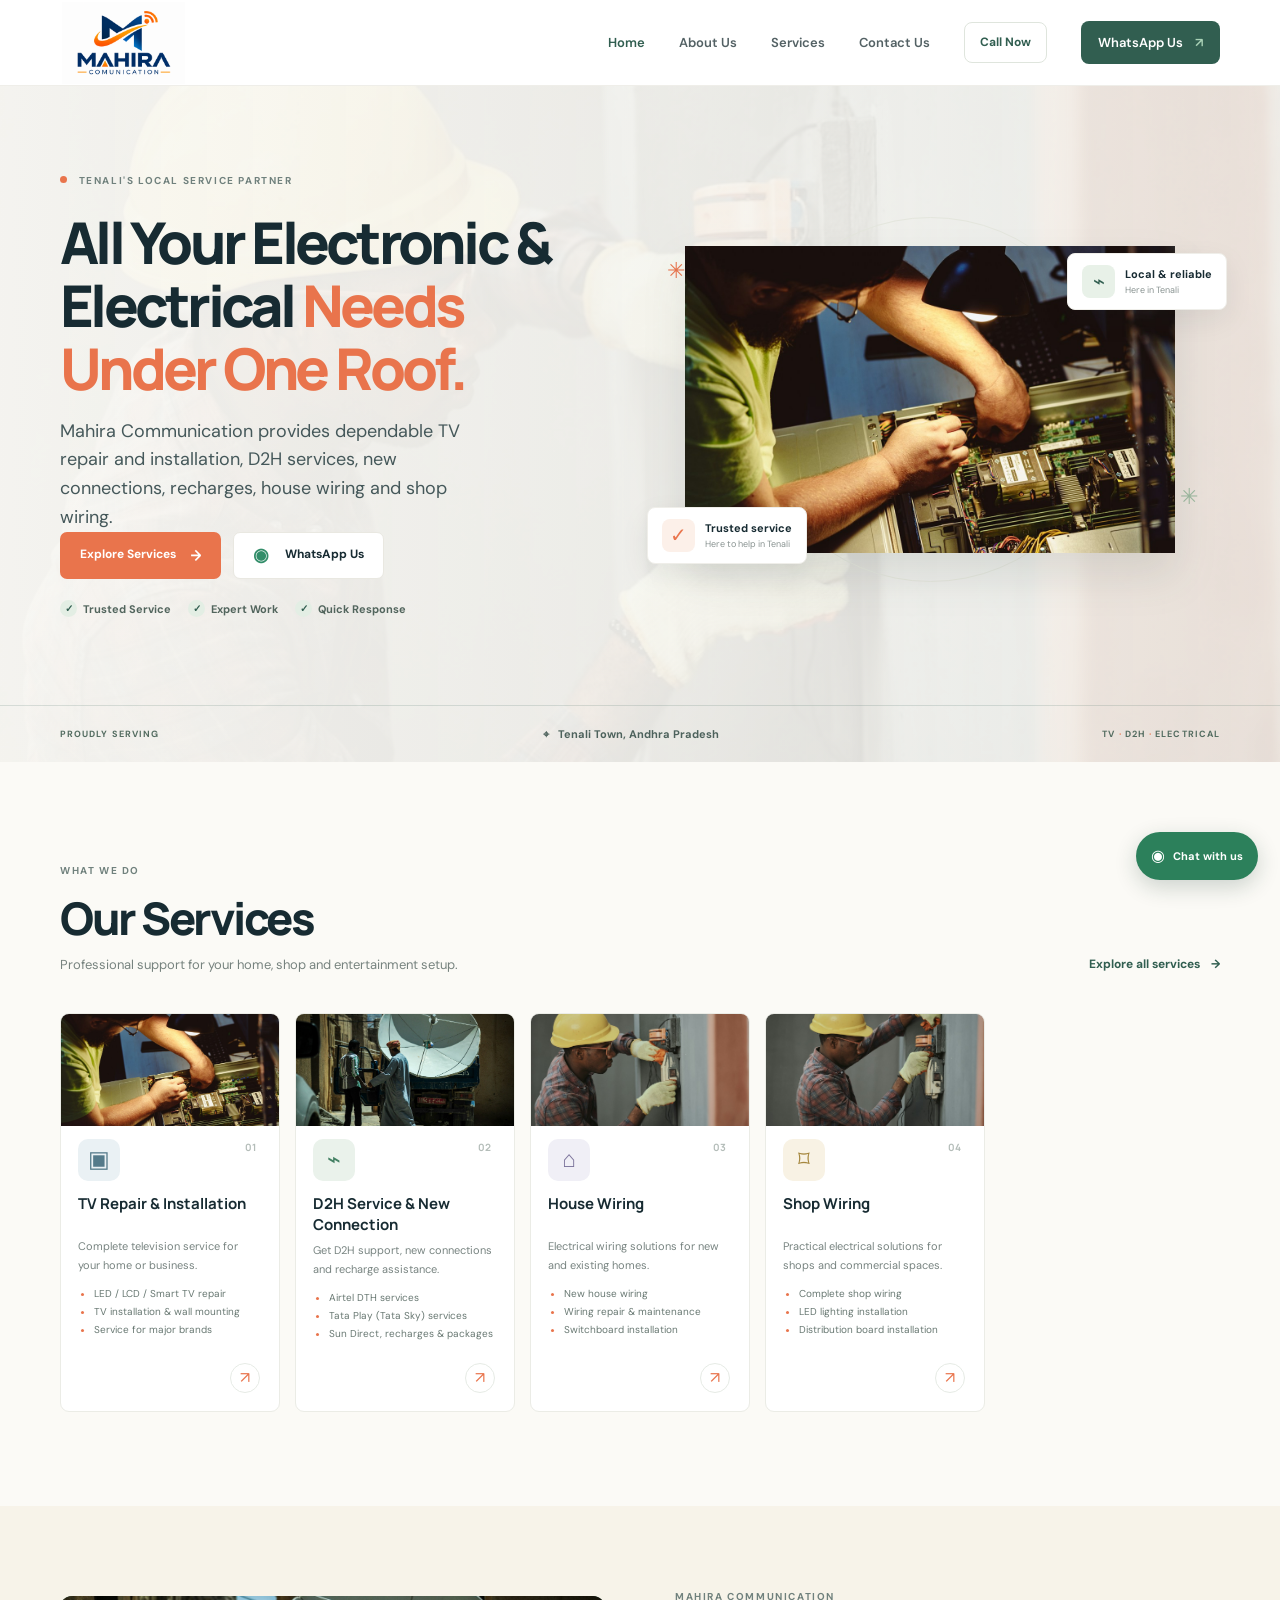
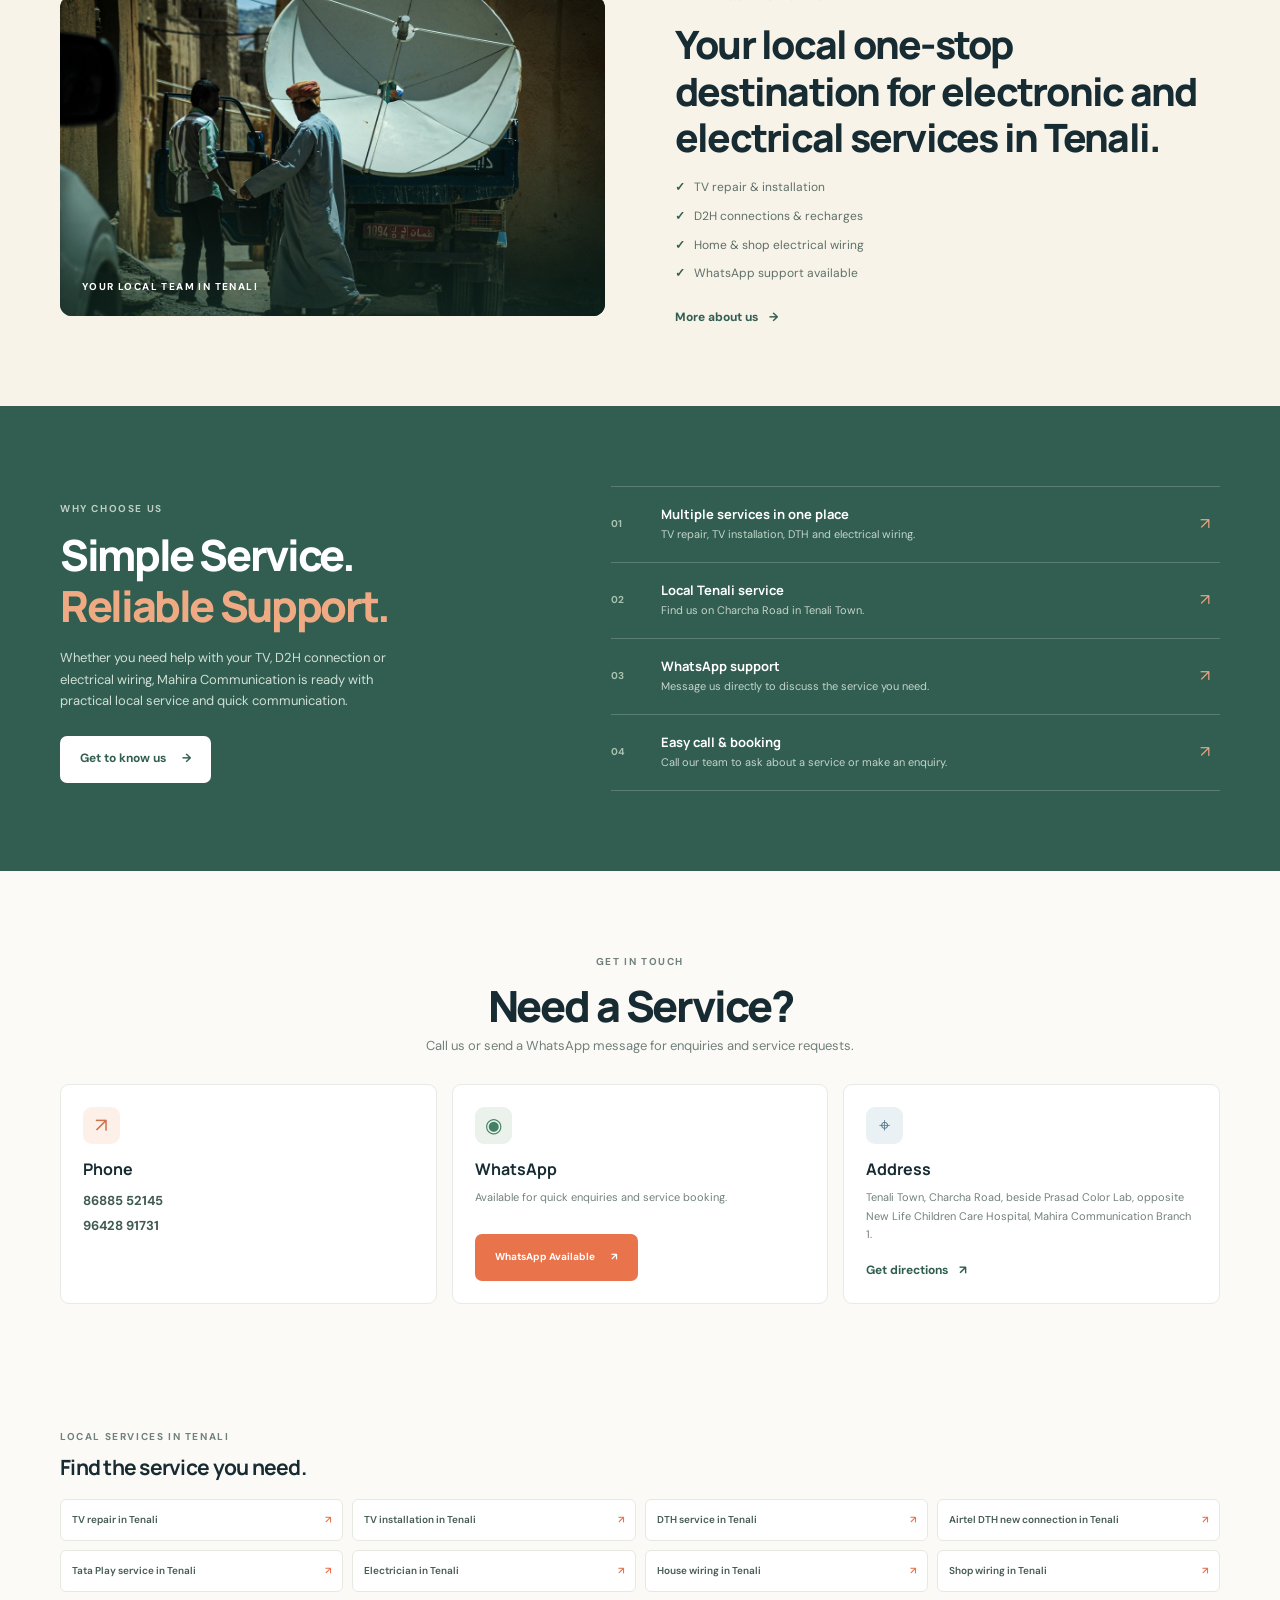
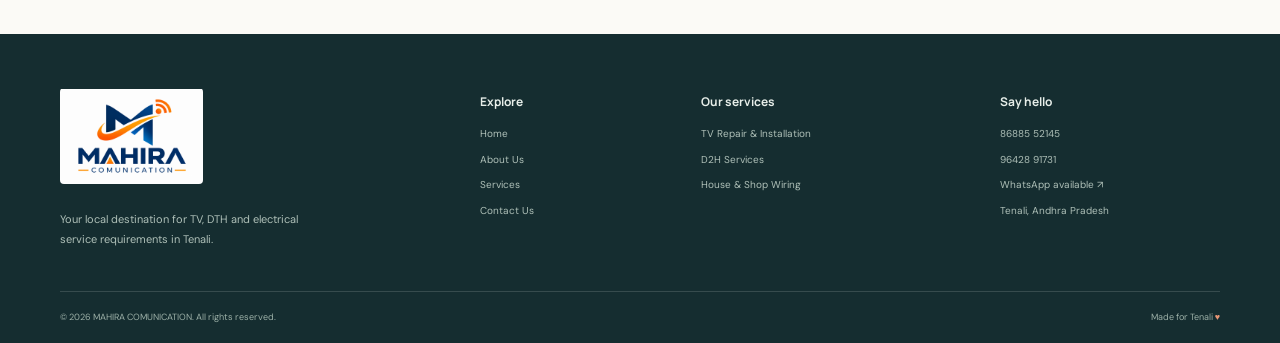
==== index.html @ 8d6451bc "Add MAHIRA COMUNICATION website" ====
<!doctype html>
<html lang="en">
<head>
  <meta charset="utf-8">
  <meta name="viewport" content="width=device-width, initial-scale=1">
  <title>TV Repair in Tenali &amp; Electrical Services | MAHIRA COMUNICATION</title>
  <meta name="description" content="Looking for TV repair in Tenali, TV installation, DTH service or an electrician? MAHIRA COMUNICATION also offers Airtel DTH and Tata Play support, house wiring and shop wiring.">
  <link rel="preconnect" href="https://fonts.googleapis.com">
  <link rel="preconnect" href="https://fonts.gstatic.com" crossorigin>
  <link href="https://fonts.googleapis.com/css2?family=DM+Sans:wght@400;500;600;700&family=Manrope:wght@400;500;600;700;800&display=swap" rel="stylesheet">
  <link rel="stylesheet" href="styles.css">
  <script src="script.js" defer></script>
</head>
<body class="home-page">
  <header class="site-header">
    <div class="container header-inner">
      <a class="brand" href="index.html" aria-label="MAHIRA COMUNICATION home"><img class="brand-logo" src="images/logo.png" alt="MAHIRA COMUNICATION"></a>
      <button class="menu-toggle" type="button" aria-expanded="false" aria-controls="primary-nav" aria-label="Open navigation"><span></span><span></span></button>
      <nav class="primary-nav" id="primary-nav" aria-label="Main navigation">
        <a class="active" aria-current="page" href="index.html">Home</a><a href="about.html">About Us</a><a href="services.html">Services</a><a href="contact.html">Contact Us</a>
        <a class="nav-call" href="tel:+918688552145">Call Now</a><a class="nav-whatsapp" href="https://wa.me/918688552145" target="_blank" rel="noopener noreferrer">WhatsApp Us <span>↗</span></a>
      </nav>
    </div>
  </header>
  <main>
    <section class="hero">
      <div class="container hero-grid">
        <div class="hero-copy">
          <div class="eyebrow"><span class="eyebrow-dot"></span> TENALI'S LOCAL SERVICE PARTNER</div>
          <h1>All Your Electronic &amp; Electrical <span>Needs Under One Roof.</span></h1>
          <p class="hero-lead">Mahira Communication provides dependable TV repair and installation, D2H services, new connections, recharges, house wiring and shop wiring.</p>
          <div class="button-row"><a class="button button-primary" href="#services">Explore Services <span class="button-icon">↘</span></a><a class="button button-light" href="https://wa.me/918688552145" target="_blank" rel="noopener noreferrer"><span class="whatsapp-glyph">◉</span> WhatsApp Us</a></div>
          <div class="hero-trust-points"><span><b>✓</b> Trusted Service</span><span><b>✓</b> Expert Work</span><span><b>✓</b> Quick Response</span></div>
        </div>
        <div class="hero-visual">
          <div class="visual-orbit orbit-one"></div><div class="visual-orbit orbit-two"></div>
          <div class="visual-tag tag-top"><span class="tag-icon">⌁</span><span><b>Local &amp; reliable</b><small>Here in Tenali</small></span></div>
          <img src="images/electronics-technician.jpg" alt="Adult male technician repairing electronic equipment" fetchpriority="high">
          <div class="visual-tag tag-bottom"><span class="tag-icon tag-orange">✓</span><span><b>Trusted service</b><small>Here to help in Tenali</small></span></div>
          <span class="visual-spark spark-one">✳</span><span class="visual-spark spark-two">✳</span>
        </div>
      </div>
      <div class="hero-bottom"><div class="container hero-bottom-inner"><span>PROUDLY SERVING</span><span class="hero-location">⌖ &nbsp; Tenali Town, Andhra Pradesh</span><span>TV <i>·</i> D2H <i>·</i> ELECTRICAL</span></div></div>
    </section>
    <section class="section services-preview" id="services">
      <div class="container">
        <div class="section-heading"><div><span class="eyebrow">WHAT WE DO</span><h2>Our Services</h2><p class="home-section-lead">Professional support for your home, shop and entertainment setup.</p></div><a class="text-link" href="services.html">Explore all services <span>→</span></a></div>
        <div class="service-grid">
          <article class="service-card"><img class="service-image" src="images/electronics-technician.jpg" alt="Adult male technician repairing electronic equipment"><span class="service-icon icon-blue">▣</span><span class="card-number">01</span><h3>TV Repair &amp; Installation</h3><p>Complete television service for your home or business.</p><ul class="service-card-list"><li>LED / LCD / Smart TV repair</li><li>TV installation &amp; wall mounting</li><li>Service for major brands</li></ul><a class="card-arrow" href="services.html#tv-repair" aria-label="Explore TV repair and installation services">↗</a></article>
          <article class="service-card"><img class="service-image" src="images/dth-technicians.jpg" alt="Two men handling a satellite dish"><span class="service-icon icon-green">⌁</span><span class="card-number">02</span><h3>D2H Service &amp; New Connection</h3><p>Get D2H support, new connections and recharge assistance.</p><ul class="service-card-list"><li>Airtel DTH services</li><li>Tata Play (Tata Sky) services</li><li>Sun Direct, recharges &amp; packages</li></ul><a class="card-arrow" href="services.html#d2h" aria-label="Explore D2H services">↗</a></article>
          <article class="service-card"><img class="service-image" src="images/house-wiring.jpg" alt="Electrician working on a home electrical panel"><span class="service-icon icon-purple">⌂</span><span class="card-number">03</span><h3>House Wiring</h3><p>Electrical wiring solutions for new and existing homes.</p><ul class="service-card-list"><li>New house wiring</li><li>Wiring repair &amp; maintenance</li><li>Switchboard installation</li></ul><a class="card-arrow" href="services.html#wiring" aria-label="Explore house wiring services">↗</a></article>
          <article class="service-card"><img class="service-image" src="images/shop-wiring.jpg" alt="Electrician working on an electrical control panel"><span class="service-icon icon-yellow">⌑</span><span class="card-number">04</span><h3>Shop Wiring</h3><p>Practical electrical solutions for shops and commercial spaces.</p><ul class="service-card-list"><li>Complete shop wiring</li><li>LED lighting installation</li><li>Distribution board installation</li></ul><a class="card-arrow" href="services.html#shop-wiring" aria-label="Explore shop wiring services">↗</a></article>
        </div>
      </div>
    </section>
    <section class="home-about-section"><div class="container home-about-grid"><div class="home-about-photo"><img src="images/dth-technicians.jpg" alt="Two men handling a satellite dish"><span>YOUR LOCAL TEAM IN TENALI</span></div><div class="home-about-copy"><span class="eyebrow">MAHIRA COMMUNICATION</span><h2>Your local one-stop destination for electronic and electrical services in Tenali.</h2><ul><li>TV repair &amp; installation</li><li>D2H connections &amp; recharges</li><li>Home &amp; shop electrical wiring</li><li>WhatsApp support available</li></ul><a class="text-link" href="about.html">More about us <span>→</span></a></div></div></section>
    <section class="why-section">
      <div class="container why-grid"><div class="why-intro"><span class="eyebrow eyebrow-light">WHY CHOOSE US</span><h2>Simple Service.<br><span>Reliable Support.</span></h2><p>Whether you need help with your TV, D2H connection or electrical wiring, Mahira Communication is ready with practical local service and quick communication.</p><a class="button button-white" href="about.html">Get to know us <span>→</span></a></div>
        <div class="why-points"><div class="why-point"><span>01</span><div><h3>Multiple services in one place</h3><p>TV repair, TV installation, DTH and electrical wiring.</p></div><b>↗</b></div><div class="why-point"><span>02</span><div><h3>Local Tenali service</h3><p>Find us on Charcha Road in Tenali Town.</p></div><b>↗</b></div><div class="why-point"><span>03</span><div><h3>WhatsApp support</h3><p>Message us directly to discuss the service you need.</p></div><b>↗</b></div><div class="why-point"><span>04</span><div><h3>Easy call &amp; booking</h3><p>Call our team to ask about a service or make an enquiry.</p></div><b>↗</b></div></div>
      </div>
    </section>
    <section class="home-contact-section"><div class="container"><div class="home-contact-heading"><span class="eyebrow">GET IN TOUCH</span><h2>Need a Service?</h2><p>Call us or send a WhatsApp message for enquiries and service requests.</p></div><div class="home-contact-grid"><div class="home-contact-card"><span class="contact-icon icon-orange">↗</span><b>Phone</b><a href="tel:+918688552145">86885 52145</a><a href="tel:+919642891731">96428 91731</a></div><div class="home-contact-card"><span class="contact-icon icon-green">◉</span><b>WhatsApp</b><p>Available for quick enquiries and service booking.</p><a class="button button-primary" href="https://wa.me/918688552145" target="_blank" rel="noopener noreferrer">WhatsApp Available <span>↗</span></a></div><div class="home-contact-card"><span class="contact-icon icon-blue">⌖</span><b>Address</b><p>Tenali Town, Charcha Road, beside Prasad Color Lab, opposite New Life Children Care Hospital, Mahira Communication Branch 1.</p><a class="text-link" href="https://www.google.com/maps/search/?api=1&amp;query=Mahira+Communication+Charcha+Road+Tenali+Andhra+Pradesh" target="_blank" rel="noopener noreferrer">Get directions <span>↗</span></a></div></div></div></section>
    <section class="local-services"><div class="container"><span class="eyebrow">LOCAL SERVICES IN TENALI</span><h2>Find the service you need.</h2><nav class="local-service-links" aria-label="Services in Tenali"><a href="services.html#tv-repair">TV repair in Tenali <span>↗</span></a><a href="services.html#tv-installation">TV installation in Tenali <span>↗</span></a><a href="services.html#d2h">DTH service in Tenali <span>↗</span></a><a href="services.html#d2h">Airtel DTH new connection in Tenali <span>↗</span></a><a href="services.html#d2h">Tata Play service in Tenali <span>↗</span></a><a href="services.html#wiring">Electrician in Tenali <span>↗</span></a><a href="services.html#wiring">House wiring in Tenali <span>↗</span></a><a href="services.html#shop-wiring">Shop wiring in Tenali <span>↗</span></a></nav></div></section>
  </main>
  <footer class="site-footer"><div class="container"><div class="footer-main"><div class="footer-about"><a class="brand brand-footer" href="index.html" aria-label="MAHIRA COMUNICATION home"><img class="brand-logo" src="images/logo.png" alt="MAHIRA COMUNICATION"></a><p>Your local destination for TV, DTH and electrical service requirements in Tenali.</p></div><div class="footer-links"><h3>Explore</h3><a href="index.html">Home</a><a href="about.html">About Us</a><a href="services.html">Services</a><a href="contact.html">Contact Us</a></div><div class="footer-links"><h3>Our services</h3><a href="services.html#tv-repair">TV Repair &amp; Installation</a><a href="services.html#d2h">D2H Services</a><a href="services.html#wiring">House &amp; Shop Wiring</a></div><div class="footer-links footer-contact"><h3>Say hello</h3><a href="tel:+918688552145">86885 52145</a><a href="tel:+919642891731">96428 91731</a><a href="https://wa.me/918688552145" target="_blank" rel="noopener noreferrer">WhatsApp available ↗</a><span>Tenali, Andhra Pradesh</span></div></div><div class="footer-bottom"><span>© 2026 MAHIRA COMUNICATION. All rights reserved.</span><span>Made for Tenali <i>♥</i></span></div></div></footer>
  <a class="floating-whatsapp" href="https://wa.me/918688552145" target="_blank" rel="noopener noreferrer" aria-label="Chat with MAHIRA COMUNICATION on WhatsApp"><span>◉</span><b>Chat with us</b></a>
</body>
</html>
---- styles.css ----
:root{--ink:#172b32;--muted:#697a7d;--cream:#fbfaf6;--paper:#fff;--line:#e8e8e0;--orange:#e9744c;--orange-dark:#cf5e38;--green:#315e50;--green-dark:#244b40;--pale-green:#edf3ef;--blue:#eaf1f4;--shadow:0 18px 50px rgba(23,43,50,.08);--font-body:"DM Sans",sans-serif;--font-heading:"Manrope",sans-serif}*{box-sizing:border-box}html{scroll-behavior:smooth}body{margin:0;color:var(--ink);background:var(--paper);font:16px/1.65 var(--font-body);-webkit-font-smoothing:antialiased}a{color:inherit;text-decoration:none}button,input,select,textarea{font:inherit}.container{width:min(1160px,calc(100% - 64px));margin:0 auto}.site-header{height:86px;background:rgba(255,255,255,.97);border-bottom:1px solid #efeee9;position:relative;z-index:5}.header-inner{height:100%;display:flex;align-items:center;justify-content:space-between}.brand{display:inline-flex;align-items:center;gap:11px}.brand-mark{width:42px;height:42px;display:grid;place-content:center;border-radius:13px;background:var(--green);color:#fff;font:800 20px var(--font-heading);letter-spacing:-2px}.brand-mark span{color:#f6a178}.brand-name{display:flex;flex-direction:column;font:800 13px/1.3 var(--font-heading);letter-spacing:.045em}.brand-name b{font-weight:800}.brand-name small{margin-top:3px;color:#74817f;font:700 9px var(--font-body);letter-spacing:.13em}.primary-nav{display:flex;align-items:center;gap:34px;font-size:13px;font-weight:600;color:#536164}.primary-nav>a:not(.nav-whatsapp){transition:color .2s}.primary-nav>a:hover,.primary-nav>a.active{color:var(--green)}.nav-whatsapp{padding:11px 17px;border-radius:8px;color:white;background:var(--green);transition:background .2s}.nav-whatsapp:hover{background:var(--green-dark)}.nav-whatsapp span{margin-left:9px;color:#a9d2b6}.menu-toggle{display:none}.hero{position:relative;overflow:hidden;background:var(--cream);padding:72px 0 0}.hero-grid{display:grid;grid-template-columns:1fr 1fr;align-items:center;min-height:445px;padding-bottom:64px}.hero-copy{padding:8px 0 23px}.eyebrow{display:inline-block;color:#70817d;font-size:10px;line-height:1.5;font-weight:700;letter-spacing:.16em}.eyebrow-dot{display:inline-block;width:7px;height:7px;background:var(--orange);border-radius:50%;margin:0 8px 1px 0}.hero h1,.page-hero h1{font:800 clamp(43px,5.2vw,68px)/1.09 var(--font-heading);letter-spacing:-.065em;margin:19px 0 17px}.hero h1 span,.page-hero h1 span{color:var(--orange)}.hero-lead{max-width:440px;margin:0;color:#45585a;font-size:18px;line-height:1.6}.hero-services{margin:12px 0 27px;color:#71807f;font-size:12px}.hero-services i{font-style:normal;color:var(--orange);padding:0 4px}.button-row{display:flex;gap:12px;align-items:center;flex-wrap:wrap}.button{display:inline-flex;min-height:47px;align-items:center;justify-content:center;gap:16px;padding:0 19px;border:1px solid transparent;border-radius:7px;font-size:12px;font-weight:700;transition:transform .2s,background .2s,border-color .2s}.button:hover{transform:translateY(-2px)}.button-primary{background:var(--orange);color:#fff}.button-primary:hover{background:var(--orange-dark)}.button-light{background:#fff;border-color:#e9e8e1;color:var(--ink)}.button-light:hover{border-color:#bac9bd}.button-icon{font-weight:700;transform:rotate(-45deg);font-size:14px}.whatsapp-glyph{color:#328d69;font-size:18px}.hero-note{margin-top:20px;color:#788381;font-size:11px}.note-check{display:inline-grid;place-items:center;width:17px;height:17px;margin-right:6px;border-radius:50%;background:#e3eee4;color:var(--green);font-weight:bold}.hero-visual{height:420px;position:relative;display:grid;place-items:center}.hero-visual img{position:relative;width:min(100%,490px);z-index:1;filter:drop-shadow(0 23px 21px rgba(40,56,50,.11))}.visual-orbit{position:absolute;border:1px solid #e4e6dd;border-radius:50%}.orbit-one{width:365px;height:365px}.orbit-two{width:285px;height:285px;border-style:dashed;opacity:.7}.visual-tag{position:absolute;z-index:2;display:flex;align-items:center;gap:10px;padding:11px 14px;border:1px solid #efeee9;border-radius:8px;background:#fff;box-shadow:0 10px 28px rgba(23,43,50,.08)}.tag-top{top:63px;right:-7px}.tag-bottom{bottom:46px;left:7px}.tag-icon{display:grid;place-items:center;width:33px;height:33px;border-radius:8px;background:#e8f1e8;color:var(--green);font-size:20px}.tag-orange{background:#fcf0e9;color:var(--orange)}.visual-tag b,.visual-tag small{display:block}.visual-tag b{font-size:11px}.visual-tag small{color:#899391;font-size:9px}.visual-spark{position:absolute;color:var(--orange);font-size:22px}.spark-one{top:63px;left:27px}.spark-two{right:22px;bottom:94px;color:#9cb89f}.hero-bottom{border-top:1px solid #ecece4}.hero-bottom-inner{height:56px;display:flex;align-items:center;justify-content:space-between;color:#85908d;font-size:9px;font-weight:700;letter-spacing:.12em}.hero-bottom-inner i{font-style:normal;color:var(--orange)}.hero-location{color:#4d625c;font-size:11px;letter-spacing:0}.section{padding:94px 0}.section-heading{display:flex;align-items:flex-end;justify-content:space-between;margin-bottom:38px}.section-heading h2,.why-intro h2,.location-inner h2,.about-columns h2,.focus-grid h2{font:800 clamp(32px,4vw,45px)/1.18 var(--font-heading);letter-spacing:-.055em;margin:10px 0 0}.text-accent{color:var(--orange)}.text-link{font-size:12px;font-weight:700;color:var(--green)}.text-link span{display:inline-block;margin-left:8px;transition:transform .2s}.text-link:hover span{transform:translateX(4px)}.service-grid{display:grid;grid-template-columns:repeat(4,1fr);gap:15px}.service-card{position:relative;min-height:216px;padding:22px 19px;border:1px solid #ebece6;border-radius:9px;background:white;transition:transform .2s,box-shadow .2s,border-color .2s}.service-card:hover{transform:translateY(-4px);box-shadow:var(--shadow);border-color:#d9e2d9}.service-icon{display:grid;place-items:center;width:42px;height:42px;border-radius:10px;font-size:23px;font-weight:500}.icon-blue{color:#547a8a;background:#eaf1f4}.icon-orange{color:#cf704d;background:#fcf0e9}.icon-green{color:#438063;background:#eaf2eb}.icon-purple{color:#7b739b;background:#f0eff6}.icon-yellow{color:#a5873e;background:#f8f2e4}.card-number{position:absolute;right:19px;top:26px;color:#b4bdb9;font:700 10px var(--font-heading)}.service-card h3{margin:20px 0 6px;font:700 15px var(--font-heading)}.service-card p{max-width:205px;margin:0;color:#788481;font-size:11px;line-height:1.7}.card-arrow{position:absolute;bottom:18px;right:19px;color:var(--orange);font-size:16px}.why-section{padding:80px 0;background:var(--green);color:#fff}.why-grid{display:grid;grid-template-columns:.85fr 1.15fr;gap:100px;align-items:center}.eyebrow-light{color:#bdcec3}.why-intro h2{font-size:43px}.why-intro h2 span{color:#efaa84}.why-intro p{max-width:335px;margin:16px 0 24px;color:#d1dfd7;font-size:13px}.button-white{background:#fff;color:var(--green)}.button-white:hover{background:#f1f4ee}.why-points{border-top:1px solid rgba(255,255,255,.2)}.why-point{display:grid;grid-template-columns:38px 1fr 20px;align-items:center;gap:12px;min-height:76px;border-bottom:1px solid rgba(255,255,255,.2)}.why-point>span{color:#a9c3b2;font-size:10px;font-weight:700}.why-point h3{margin:0 0 2px;font:700 13px var(--font-heading)}.why-point p{margin:0;color:#c4d4cb;font-size:11px}.why-point>b{color:#e9a682;font-weight:400}.location-strip{padding:56px 0}.location-inner{display:flex;align-items:center;gap:23px}.location-pin{display:grid;place-items:center;flex:0 0 55px;height:55px;border-radius:50%;background:#eef3eb;color:var(--green);font-size:25px}.location-inner h2{font-size:25px;margin-top:5px}.location-inner p{margin:4px 0 0;color:var(--muted);font-size:12px}.location-inner .button{margin-left:auto}.button-outline{border-color:#dfe5dd;background:transparent;color:var(--green)}.button-outline:hover{border-color:var(--green);background:#f7f9f5}.cta-section{position:relative;overflow:hidden;padding:57px 0;background:#f6eee4}.cta-inner{position:relative;display:flex;align-items:center;justify-content:space-between}.cta-inner h2{position:relative;z-index:1;margin:7px 0 4px;font:800 clamp(31px,3.8vw,42px)/1.15 var(--font-heading);letter-spacing:-.05em}.cta-inner p{margin:0;color:#6e7b78;font-size:12px}.cta-actions{position:relative;z-index:1;display:flex;flex-direction:column;align-items:center;gap:10px}.cta-phone-secondary{color:#5a7064;font-size:11px;font-weight:600}.cta-decoration{position:absolute;right:175px;top:-83px;color:rgba(233,116,76,.07);font:800 220px/.9 var(--font-heading);letter-spacing:-.12em;pointer-events:none}.site-footer{padding:54px 0 0;background:#152d30;color:white}.footer-main{display:grid;grid-template-columns:1.7fr .8fr 1.15fr 1fr;gap:45px;padding-bottom:42px}.brand-footer .brand-mark{background:#315e50}.brand-footer .brand-name small{color:#a8bbb2}.footer-about p{max-width:255px;margin:17px 0 0;color:#afc0b8;font-size:11px;line-height:1.8}.footer-links{display:flex;flex-direction:column;align-items:flex-start;gap:9px}.footer-links h3{margin:5px 0 7px;color:#e7eee9;font:700 12px var(--font-heading)}.footer-links>a,.footer-links>span{color:#afc0b8;font-size:10px;transition:color .2s}.footer-links>a:hover{color:#f1a57e}.footer-bottom{min-height:52px;display:flex;align-items:center;justify-content:space-between;border-top:1px solid rgba(255,255,255,.14);color:#9cb0a7;font-size:9px}.footer-bottom i{font-style:normal;color:#e99675}.floating-whatsapp{position:fixed;z-index:4;right:22px;bottom:20px;display:flex;align-items:center;gap:8px;padding:11px 15px;border-radius:30px;background:#2c805b;color:#fff;box-shadow:0 7px 22px rgba(20,54,40,.2);font-size:11px}.floating-whatsapp span{font-size:16px}.floating-whatsapp:hover{background:#226c4b}
.page-hero{overflow:hidden;background:var(--cream)}.page-hero-inner{min-height:356px;display:flex;align-items:center;justify-content:space-between;position:relative}.breadcrumbs{margin-bottom:23px;color:#8b9793;font-size:10px}.breadcrumbs a{color:var(--green)}.breadcrumbs span{padding:0 9px;color:#c0c7c2}.page-hero .eyebrow{color:#74837e}.page-hero h1{font-size:clamp(43px,5vw,61px);margin:13px 0 11px}.page-hero p{max-width:490px;margin:0;color:#71807d;font-size:14px}.page-hero-art{position:relative;display:grid;place-items:center;width:350px;height:285px;margin-right:55px}.about-art-mark{display:grid;place-items:center;width:165px;height:165px;border-radius:47px;background:var(--green);color:#fff;font:800 89px var(--font-heading);letter-spacing:-12px;box-shadow:0 26px 60px rgba(49,94,80,.2);transform:rotate(-7deg)}.about-art-mark span{color:#f6a178}.about-art-label{position:absolute;right:14px;bottom:22px;padding:12px 18px;border-radius:7px;background:white;box-shadow:var(--shadow);font:700 13px/1.4 var(--font-heading);transform:rotate(4deg)}.about-art-spark{position:absolute;top:32px;right:24px;color:var(--orange);font-size:28px}.about-art:before,.about-art:after{content:"";position:absolute;border:1px solid #e5e8de;border-radius:50%}.about-art:before{width:255px;height:255px}.about-art:after{width:205px;height:205px;border-style:dashed}.about-art-mark,.about-art-label,.about-art-spark{z-index:1}.about-intro{padding:88px 0}.about-columns{display:grid;grid-template-columns:.85fr 1.15fr;gap:85px}.about-columns h2{font-size:39px}.about-body p{margin:0 0 15px;color:#72807d;font-size:13px;line-height:1.85}.about-body p.large-copy{color:#405251;font-size:17px;line-height:1.7}.about-body b{color:var(--ink)}.about-body .text-link{display:inline-block;margin-top:6px}.about-offerings{padding:75px 0 88px;background:var(--cream)}.heading-note{max-width:300px;margin:0 0 3px;color:#77837f;font-size:12px}.offer-grid{display:grid;grid-template-columns:repeat(3,1fr);gap:17px}.offer-card{position:relative;min-height:238px;padding:24px;border:1px solid #e9eae3;border-radius:9px;background:#fff;transition:transform .2s,box-shadow .2s}.offer-card:hover{transform:translateY(-4px);box-shadow:var(--shadow)}.offer-number{position:absolute;right:23px;top:25px;color:#a9b4ae;font:700 11px var(--font-heading)}.offer-card h3{margin:19px 0 5px;font:700 16px var(--font-heading)}.offer-card p{margin:0;color:#77837f;font-size:11px}.offer-link{position:absolute;left:24px;bottom:22px;color:var(--green);font-size:10px;font-weight:700}.focus-section{padding:78px 0}.focus-grid{display:grid;grid-template-columns:1fr 1fr;align-items:center;gap:80px}.focus-grid h2{font-size:36px}.focus-list{display:grid;grid-template-columns:1fr 1fr;gap:17px 20px}.focus-list>div{display:flex;align-items:center;gap:9px;color:#4d605b;font-size:11px;font-weight:600}.focus-list>div span{display:grid;place-items:center;width:21px;height:21px;border-radius:50%;background:#e8f0e8;color:var(--green);font-size:11px}.address-section{padding:0 0 86px}.address-card{min-height:310px;display:grid;grid-template-columns:1fr .8fr;overflow:hidden;border-radius:10px;background:var(--green);color:#fff}.address-content{padding:41px 48px}.address-content h2{margin:10px 0 14px;font:800 32px/1.15 var(--font-heading);letter-spacing:-.04em}.address-content>p{margin:0 0 20px;color:#e0e9e3;font-size:12px;line-height:1.75}.address-indent{display:inline-block;margin-left:25px;color:#bfd0c5}.address-decoration{position:relative;display:grid;place-content:center;text-align:center;background:#e5ece3;color:var(--green);font-size:11px;font-weight:700;letter-spacing:.15em}.address-decoration:before,.address-decoration:after{position:absolute;content:"";border:1px solid rgba(49,94,80,.16);border-radius:50%;left:50%;top:50%;transform:translate(-50%,-50%)}.address-decoration:before{width:250px;height:250px}.address-decoration:after{width:180px;height:180px;border-style:dashed}.address-decoration>*{position:relative;z-index:1}.address-map-pin{font-size:50px;color:var(--orange);line-height:1}.address-decoration>span{margin-top:8px}.address-decoration b{font:800 22px var(--font-heading);letter-spacing:.1em}.services-art{margin-right:60px}.services-art:before{content:"";position:absolute;width:250px;height:250px;border-radius:50%;background:#e8efe7}.services-art:after{content:"";position:absolute;width:210px;height:210px;border:1px dashed #bccbbd;border-radius:50%}.services-art-icon{position:relative;z-index:1;color:var(--green);font:400 125px/1 var(--font-heading);transform:translate(-17px,-6px)}.services-art-note{position:absolute;z-index:2;right:3px;bottom:32px;padding:13px 18px;border-radius:7px;background:#fff;box-shadow:var(--shadow);color:var(--green);font:800 12px/1.55 var(--font-heading);letter-spacing:.08em;transform:rotate(4deg)}.services-hero .about-art-spark{right:5px}.services-list{padding:36px 0 77px}.service-detail{display:grid;grid-template-columns:36px 54px minmax(220px,1fr) auto;align-items:center;gap:17px;padding:25px 0;border-bottom:1px solid #e9ece6;scroll-margin-top:25px}.detail-number{align-self:start;padding-top:11px;color:#aab5b0;font:700 11px var(--font-heading)}.detail-icon{display:grid;place-items:center;width:49px;height:49px;border-radius:11px;font-size:25px}.detail-copy .eyebrow{font-size:9px}.detail-copy h2{margin:3px 0 5px;font:700 19px var(--font-heading);letter-spacing:-.03em}.detail-copy p{max-width:620px;margin:0;color:#73817d;font-size:11px;line-height:1.7}.detail-tags{display:flex;flex-wrap:wrap;gap:6px;margin-top:10px}.detail-tags span{padding:4px 8px;border-radius:20px;background:#f3f5f1;color:#64746e;font-size:9px}.service-detail>.button{white-space:nowrap;font-size:10px;padding:0 13px;gap:9px}.services-coverage{padding:43px 0;background:var(--cream)}.coverage-inner{display:flex;align-items:center;gap:18px}.coverage-icon{display:grid;place-items:center;flex:0 0 47px;height:47px;border-radius:50%;background:#e8f0e8;color:var(--green);font-size:23px}.coverage-inner h2{margin:3px 0;font:700 19px var(--font-heading)}.coverage-inner p{margin:0;color:#75827e;font-size:11px}.coverage-inner .button{margin-left:auto}.contact-hero .page-hero-inner{min-height:334px}.contact-art{margin-right:60px}.contact-art:before{content:"";position:absolute;width:250px;height:250px;border-radius:50%;background:#f8e9dc}.contact-art:after{content:"";position:absolute;width:205px;height:205px;border:1px dashed #dbbfae;border-radius:50%}.contact-art-bubble{position:relative;z-index:1;display:grid;place-items:center;width:145px;height:110px;border-radius:45% 48% 48% 12%;background:#fff;box-shadow:var(--shadow);font:800 40px var(--font-heading);letter-spacing:-.07em;transform:rotate(-7deg)}.contact-art-bubble span{color:var(--orange)}.contact-art-swoop{position:absolute;z-index:1;left:35px;bottom:28px;color:var(--green);font-size:37px;transform:rotate(12deg)}.contact-art .about-art-spark{right:23px}.contact-main{padding:55px 0 83px;background:#fff}.contact-cards{display:grid;grid-template-columns:repeat(3,1fr);gap:15px}.contact-card{min-height:228px;padding:21px;border:1px solid #e8ebe5;border-radius:9px}.contact-icon{display:grid;place-items:center;width:37px;height:37px;margin-bottom:12px;border-radius:9px;font-size:20px}.contact-card .eyebrow{font-size:9px}.contact-card h2{margin:4px 0 8px;font:700 19px var(--font-heading)}.contact-phone{display:block;margin:2px 0;color:#354b46;font:700 14px var(--font-heading)}.contact-card>p{min-height:42px;margin:0 0 13px;color:#73817d;font-size:11px;line-height:1.7}.contact-card .button{min-height:39px;margin-top:4px;font-size:10px}.contact-card-actions{display:flex;gap:15px;margin-top:12px;padding-top:10px;border-top:1px solid #edf0ea}.contact-card-actions a{color:var(--green);font-size:9px;font-weight:700}.contact-card .text-link{display:inline-block;margin-top:1px;font-size:10px}.contact-lower{display:grid;grid-template-columns:1.1fr .9fr;gap:22px;margin-top:23px;align-items:stretch}.map-frame{position:relative;min-height:485px;overflow:hidden;border-radius:9px;background:#edf0eb}.map-frame iframe{width:100%;height:100%;min-height:485px;border:0;filter:saturate(.76)}.map-open{position:absolute;left:13px;bottom:13px;padding:9px 12px;border-radius:6px;background:#fff;box-shadow:0 3px 15px rgba(23,43,50,.12);color:var(--green);font-size:10px;font-weight:700}.enquiry-panel{padding:28px 30px;border:1px solid #e8ebe5;border-radius:9px}.enquiry-panel h2{margin:5px 0 7px;font:800 27px/1.2 var(--font-heading);letter-spacing:-.04em}.enquiry-panel>p{margin:0 0 20px;color:#76827f;font-size:11px}.enquiry-panel form{display:flex;flex-direction:column}.enquiry-panel label{margin:11px 0 5px;font-size:10px;font-weight:700}.enquiry-panel label span{color:#929b96;font-weight:400}.enquiry-panel input,.enquiry-panel select,.enquiry-panel textarea{width:100%;padding:10px 11px;border:1px solid #e3e8e1;border-radius:6px;outline:none;background:#fff;color:var(--ink);font-size:11px}.enquiry-panel input:focus,.enquiry-panel select:focus,.enquiry-panel textarea:focus{border-color:#73917a;box-shadow:0 0 0 3px rgba(49,94,80,.08)}.enquiry-panel input::placeholder,.enquiry-panel textarea::placeholder{color:#a2aaa5}.enquiry-panel textarea{resize:vertical;min-height:74px}.form-submit{width:100%;margin-top:18px;cursor:pointer}.form-note{margin:9px 0 0;color:#86918d;font-size:9px;text-align:center}.contact-final{padding:36px 0;background:var(--green);color:#fff}.contact-final-inner{display:flex;align-items:center;gap:17px}.contact-final-inner>span{color:#efaa84;font-size:27px}.contact-final h2{margin:0 0 3px;font:700 19px var(--font-heading)}.contact-final p{margin:0;color:#d1dfd7;font-size:11px}.contact-final-actions{display:flex;align-items:center;gap:18px;margin-left:auto}.contact-final-actions .button{min-height:40px}.contact-final-actions>a:last-child{color:#e0ebe3;font-size:10px;font-weight:700}
@media(max-width:900px){.container{width:min(100% - 42px,740px)}.primary-nav{gap:20px}.hero-grid{grid-template-columns:1.05fr .95fr}.hero-visual{height:365px}.hero-visual img{width:110%}.tag-top{right:-5px}.orbit-one{width:310px;height:310px}.orbit-two{width:245px;height:245px}.service-grid{grid-template-columns:repeat(2,1fr)}.service-card{min-height:190px}.why-grid{gap:50px}.footer-main{grid-template-columns:1.4fr 1fr 1fr;gap:32px}.footer-about{grid-row:span 2}.page-hero-art{margin-right:5px}.about-columns{gap:45px}.service-detail{grid-template-columns:27px 48px minmax(180px,1fr);gap:12px}.service-detail>.button{grid-column:3;justify-self:start;margin-top:5px}.contact-lower{grid-template-columns:1fr .95fr}.enquiry-panel{padding:23px}.contact-final-actions{gap:10px}}@media(max-width:680px){.container{width:calc(100% - 38px)}.site-header{height:72px}.brand-mark{width:38px;height:38px}.brand-name{font-size:12px}.menu-toggle{display:flex;width:40px;height:40px;flex-direction:column;align-items:center;justify-content:center;gap:5px;border:1px solid #e7eae3;border-radius:7px;background:#fff}.menu-toggle span{display:block;width:17px;height:2px;background:var(--green);transition:transform .2s}.menu-toggle[aria-expanded=true] span:first-child{transform:translateY(3.5px) rotate(45deg)}.menu-toggle[aria-expanded=true] span:last-child{transform:translateY(-3.5px) rotate(-45deg)}.primary-nav{position:absolute;top:71px;left:0;right:0;display:none;align-items:stretch;gap:0;padding:8px 19px 17px;border-bottom:1px solid #e9ece5;background:#fff;box-shadow:0 12px 18px rgba(23,43,50,.07)}.primary-nav.is-open{display:flex;flex-direction:column}.primary-nav>a:not(.nav-whatsapp){padding:11px 2px;border-bottom:1px solid #f0f1ec}.primary-nav .nav-whatsapp{margin-top:11px;text-align:center}.hero{padding-top:44px}.hero-grid{display:flex;flex-direction:column;align-items:stretch;padding-bottom:25px}.hero-copy{padding:0}.hero h1{font-size:48px;margin:15px 0 12px}.hero-lead{font-size:16px}.hero-services{max-width:330px;line-height:1.8}.hero-visual{width:min(100%,390px);height:285px;align-self:center;margin-top:15px}.hero-visual img{width:min(100%,360px)}.orbit-one{width:255px;height:255px}.orbit-two{width:205px;height:205px}.tag-top{top:25px;right:0}.tag-bottom{bottom:20px;left:-4px}.visual-spark{font-size:16px}.spark-one{top:30px;left:12px}.spark-two{right:13px;bottom:65px}.visual-tag{padding:8px 10px;gap:7px}.tag-icon{width:27px;height:27px;font-size:16px}.visual-tag b{font-size:9px}.visual-tag small{font-size:8px}.hero-bottom-inner{height:auto;min-height:54px;gap:8px}.hero-bottom-inner>span:first-child,.hero-bottom-inner>span:last-child{display:none}.hero-bottom-inner{justify-content:center}.section{padding:65px 0}.section-heading{align-items:flex-start;gap:15px;margin-bottom:26px}.section-heading h2,.why-intro h2,.location-inner h2,.about-columns h2,.focus-grid h2{font-size:34px}.section-heading>.text-link{max-width:110px;margin-top:18px;font-size:10px;line-height:1.6}.service-grid{gap:10px}.service-card{min-height:188px;padding:17px 14px}.service-card h3{font-size:13px;margin-top:16px}.service-card p{font-size:10px}.card-number{right:13px;top:20px;font-size:9px}.card-arrow{right:13px;bottom:12px}.service-icon{width:36px;height:36px;font-size:20px}.why-section{padding:60px 0}.why-grid{grid-template-columns:1fr;gap:33px}.why-intro h2{font-size:37px}.why-point{min-height:69px}.location-strip{padding:39px 0}.location-inner{align-items:flex-start;gap:13px;flex-wrap:wrap}.location-pin{flex-basis:42px;height:42px;font-size:20px}.location-inner>div:nth-child(2){width:calc(100% - 58px)}.location-inner h2{font-size:21px}.location-inner p{font-size:11px}.location-inner .button{margin:2px 0 0 55px;min-height:40px}.cta-section{padding:43px 0}.cta-inner{align-items:flex-start;gap:25px;flex-direction:column}.cta-inner h2{font-size:34px}.cta-actions{align-items:flex-start}.cta-decoration{right:0;top:-25px;font-size:155px}.site-footer{padding-top:40px}.footer-main{grid-template-columns:1fr 1fr;gap:27px 18px;padding-bottom:27px}.footer-about{grid-column:1/-1;grid-row:auto}.footer-about p{max-width:310px}.footer-links h3{margin-top:0}.footer-bottom{align-items:flex-start;gap:8px;padding:13px 0;font-size:8px}.footer-bottom span:last-child{white-space:nowrap}.floating-whatsapp{right:13px;bottom:13px;padding:10px 13px}.page-hero-inner{min-height:0;padding-top:24px;padding-bottom:28px;display:block}.breadcrumbs{margin-bottom:16px}.page-hero h1{font-size:45px;margin:11px 0}.page-hero p{font-size:12px;max-width:350px}.page-hero-art{width:100%;height:190px;margin:13px auto 0}.about-art-mark{width:117px;height:117px;border-radius:34px;font-size:65px;letter-spacing:-9px}.about-art:before{width:175px;height:175px}.about-art:after{width:145px;height:145px}.about-art-label{right:calc(50% - 112px);bottom:8px;padding:8px 12px;font-size:11px}.about-art-spark{top:4px;right:calc(50% - 107px);font-size:21px}.about-intro{padding:57px 0}.about-columns{grid-template-columns:1fr;gap:21px}.about-columns h2{font-size:32px}.about-body p.large-copy{font-size:15px}.about-body p{font-size:12px}.about-offerings{padding:55px 0}.heading-note{max-width:145px;font-size:10px}.offer-grid{grid-template-columns:1fr;gap:10px}.offer-card{min-height:190px;padding:18px}.offer-card h3{margin-top:13px}.offer-link{left:18px;bottom:16px}.offer-number{right:18px;top:20px}.focus-section{padding:56px 0}.focus-grid{grid-template-columns:1fr;gap:24px}.focus-grid h2{font-size:31px}.focus-list{gap:12px 8px}.focus-list>div{font-size:10px}.address-section{padding-bottom:57px}.address-card{grid-template-columns:1fr}.address-content{padding:30px 24px}.address-content h2{font-size:29px}.address-decoration{min-height:190px}.address-decoration:before{width:170px;height:170px}.address-decoration:after{width:132px;height:132px}.services-hero .page-hero-art{height:175px}.services-art:before{width:170px;height:170px}.services-art:after{width:140px;height:140px}.services-art-icon{font-size:85px}.services-art-note{right:calc(50% - 106px);bottom:11px;padding:9px 13px;font-size:10px}.services-hero .about-art-spark{right:calc(50% - 104px);top:3px}.services-list{padding:17px 0 50px}.service-detail{grid-template-columns:26px 43px 1fr;gap:10px;padding:19px 0}.detail-icon{width:40px;height:40px;font-size:21px}.detail-copy h2{font-size:16px;line-height:1.4}.detail-copy p{font-size:10px}.detail-tags{gap:5px}.detail-tags span{font-size:8px;padding:4px 7px}.service-detail>.button{grid-column:2/4;margin-top:5px;min-height:39px}.coverage-inner{flex-wrap:wrap;gap:12px}.coverage-inner>div{width:calc(100% - 59px)}.coverage-inner h2{font-size:16px}.coverage-inner p{font-size:10px}.coverage-inner .button{margin:2px 0 0 59px;min-height:39px}.contact-hero .page-hero-inner{min-height:0}.contact-art{height:170px}.contact-art:before{width:170px;height:170px}.contact-art:after{width:140px;height:140px}.contact-art-bubble{width:112px;height:83px;font-size:33px}.contact-art-swoop{left:calc(50% - 93px);bottom:9px;font-size:28px}.contact-art .about-art-spark{right:calc(50% - 95px);top:3px}.contact-main{padding:32px 0 55px}.contact-cards{grid-template-columns:1fr;gap:10px}.contact-card{min-height:auto;padding:17px}.contact-card>p{min-height:0}.contact-lower{grid-template-columns:1fr;gap:14px;margin-top:14px}.map-frame,.map-frame iframe{min-height:280px}.enquiry-panel{padding:22px 18px}.enquiry-panel h2{font-size:25px}.contact-final{padding:27px 0}.contact-final-inner{align-items:flex-start;gap:10px}.contact-final-inner>span{font-size:20px}.contact-final h2{font-size:15px}.contact-final p{font-size:10px}.contact-final-actions{align-items:flex-start;flex-direction:column;gap:6px;margin-left:auto}.contact-final-actions .button{min-height:36px;padding:0 11px;font-size:9px}.contact-final-actions>a:last-child{font-size:9px}.page-hero-art{margin-left:auto;margin-right:auto}}
@media(max-width:380px){.container{width:calc(100% - 30px)}.hero h1{font-size:42px}.button-row{gap:8px}.button-row .button{padding:0 13px;font-size:10px}.service-card{padding:14px 11px}.service-card h3{font-size:12px}.focus-list{grid-template-columns:1fr}.contact-final-inner{flex-wrap:wrap}.contact-final-actions{flex-direction:row;margin-left:30px}}
.site-header .brand-logo{display:block;width:126px;height:82px;object-fit:contain}.site-footer .brand-logo{display:block;width:143px;height:96px;object-fit:contain;border-radius:4px}.service-grid{grid-template-columns:repeat(5,minmax(0,1fr))}.service-card{min-height:0;padding:0 17px 21px;overflow:hidden}.service-image{display:block;width:calc(100% + 34px);height:112px;margin:0 -17px 13px;object-fit:cover}.service-card .card-number{top:123px;right:16px;padding:3px 7px;border-radius:12px;background:rgba(255,255,255,.9)}.service-card h3{margin-top:12px}.offer-card{min-height:0;padding:0 20px 53px;overflow:hidden}.offer-image{display:block;width:calc(100% + 40px);height:130px;margin:0 -20px 15px;object-fit:cover}.offer-card .offer-number{top:142px;right:19px;padding:3px 7px;border-radius:12px;background:rgba(255,255,255,.9)}.offer-card h3{margin-top:12px}.detail-image{display:block;width:150px;height:100px;border-radius:9px;object-fit:cover}.service-detail{grid-template-columns:36px 150px minmax(220px,1fr) auto}.service-detail>.button{grid-column:auto}.page-hero-photo{position:relative;z-index:1;display:block;width:280px;height:190px;object-fit:cover;border:7px solid #fff;border-radius:18px;box-shadow:var(--shadow);transform:rotate(-3deg)}.about-art-label{z-index:2}.services-art:before{z-index:0}@media(max-width:900px){.service-detail{grid-template-columns:27px 116px minmax(180px,1fr)}.detail-image{width:116px;height:84px}.service-detail>.button{grid-column:3;justify-self:start;margin-top:5px}}@media(max-width:680px){.site-header .brand-logo{width:113px;height:74px}.service-grid{grid-template-columns:repeat(2,minmax(0,1fr))}.service-card{padding-right:14px;padding-left:14px}.service-image{width:calc(100% + 28px);margin-right:-14px;margin-left:-14px}.service-card .card-number{right:13px}.offer-card{padding-right:18px;padding-left:18px}.offer-image{width:calc(100% + 36px);margin-right:-18px;margin-left:-18px}.offer-card .offer-number{right:17px}.service-detail{grid-template-columns:26px 72px minmax(0,1fr)}.detail-image{width:72px;height:64px}.service-detail>.button{grid-column:2/4;margin-top:5px;min-height:39px}.page-hero-photo{width:240px;height:154px;border-width:5px}.about-art-label{right:calc(50% - 121px)}.services-art-note{right:calc(50% - 106px)}}
.local-services{padding:42px 0;background:var(--cream)}.local-services h2{margin:5px 0 18px;font:700 21px var(--font-heading);letter-spacing:-.035em}.local-service-links{display:grid;grid-template-columns:repeat(4,minmax(0,1fr));gap:9px}.local-service-links a{display:flex;align-items:center;justify-content:space-between;gap:7px;min-height:42px;padding:8px 11px;border:1px solid #e5e9e1;border-radius:6px;background:#fff;color:#455b52;font-size:10px;font-weight:600;line-height:1.4;transition:border-color .2s,color .2s}.local-service-links a:hover{border-color:#91aa96;color:var(--green)}.local-service-links a span{flex:0 0 auto;color:var(--orange)}@media(max-width:680px){.local-services{padding:31px 0}.local-services h2{font-size:19px}.local-service-links{grid-template-columns:repeat(2,minmax(0,1fr));gap:7px}.local-service-links a{font-size:9px;padding:8px}}
.primary-nav .nav-call{padding:10px 15px;border:1px solid #dfe5dd;border-radius:8px;color:var(--green);font-size:12px;font-weight:700;transition:background .2s,border-color .2s}.primary-nav .nav-call:hover{border-color:var(--green);background:#f5f8f3}.hero h1{font-size:clamp(40px,4.55vw,59px)}.booking-section{padding:69px 0;background:#fff}.booking-heading{max-width:560px;margin:0 auto 27px;text-align:center}.booking-heading h2{margin:8px 0 5px;font:800 clamp(27px,3.5vw,37px)/1.2 var(--font-heading);letter-spacing:-.05em}.booking-heading>p{margin:0;color:var(--muted);font-size:12px}.booking-steps{display:grid;grid-template-columns:repeat(3,minmax(0,1fr));gap:13px}.booking-step{display:flex;align-items:flex-start;gap:13px;min-height:94px;padding:17px;border:1px solid #e9ece6;border-radius:8px;background:#fff}.booking-number{display:grid;place-items:center;flex:0 0 32px;height:32px;border-radius:50%;background:#edf3ed;color:var(--green);font:700 10px var(--font-heading)}.booking-step h3{margin:2px 0 3px;font:700 13px var(--font-heading)}.booking-step p{margin:0;color:var(--muted);font-size:10px;line-height:1.6}.booking-actions{display:flex;align-items:center;justify-content:center;gap:22px;margin-top:21px}.booking-actions .button{min-height:42px}.location-inner>div:nth-child(2){max-width:730px}.location-inner p{max-width:680px;line-height:1.8}.cta-actions .cta-phone-secondary{display:block}@media(max-width:900px){.primary-nav{gap:12px}.primary-nav .nav-call,.primary-nav .nav-whatsapp{padding:9px 11px;font-size:11px}.hero h1{font-size:clamp(38px,5vw,53px)}.booking-step{padding:14px;gap:9px}}@media(max-width:680px){.primary-nav .nav-call{margin-top:11px;text-align:center;border-color:#e7eae3}.hero h1{font-size:clamp(35px,9vw,44px)}.booking-section{padding:50px 0}.booking-heading{margin-bottom:20px;text-align:left}.booking-heading h2{font-size:29px}.booking-steps{grid-template-columns:1fr;gap:8px}.booking-step{min-height:0;padding:13px}.booking-actions{align-items:flex-start;flex-direction:column;gap:13px;margin-top:17px}.location-inner>div:nth-child(2){width:calc(100% - 58px)}.location-inner p{font-size:10px;line-height:1.7}.cta-actions{gap:8px}}
.photo-credit-strip{padding:12px 0;background:#f6f7f3;color:#75817b;font-size:10px}.photo-credit-strip a{color:var(--green);text-decoration:underline;text-underline-offset:2px}.contact-art .page-hero-photo{transform:rotate(3deg)}@media(max-width:680px){.photo-credit-strip{font-size:9px;line-height:1.6}.contact-art .page-hero-photo{width:240px;height:154px}}
.about-page-hero{background:linear-gradient(90deg,rgba(251,250,246,.97) 0%,rgba(251,250,246,.9) 55%,rgba(251,250,246,.72) 100%),url("images/house-wiring.jpg") center/cover}
.about-gallery-section{padding:72px 0 82px;background:#fff}
.about-gallery-track{display:flex;gap:16px;overflow-x:auto;padding:4px 2px 18px;scroll-snap-type:x mandatory;scrollbar-color:#b7c8ba #edf1eb;scrollbar-width:thin}
.about-gallery-track:focus-visible{outline:2px solid var(--green);outline-offset:4px}
.about-gallery-card{flex:0 0 min(330px,82vw);margin:0;overflow:hidden;border:1px solid #e8ebe5;border-radius:10px;background:#fff;scroll-snap-align:start}
.about-gallery-card img{display:block;width:100%;height:215px;object-fit:cover}
.about-gallery-card figcaption{padding:12px 15px;color:var(--ink);font:700 13px var(--font-heading)}
.home-page .hero{background:linear-gradient(90deg,rgba(251,250,246,.96) 0%,rgba(251,250,246,.9) 54%,rgba(251,250,246,.83) 100%),url("images/house-wiring.jpg") center/cover}
.home-page .services-preview{background:#fbfaf6}
.home-page .hero-bottom{border-color:rgba(49,94,80,.16)}
.home-page .hero-bottom-inner{color:#536c60}
@media(max-width:680px){.about-gallery-section{padding:54px 0 62px}.about-page-hero{background:linear-gradient(90deg,rgba(251,250,246,.96),rgba(251,250,246,.78)),url("images/house-wiring.jpg") center/cover}.about-gallery-card img{height:190px}}
@media(max-width:680px){.home-page .hero{background:linear-gradient(90deg,rgba(251,250,246,.95),rgba(251,250,246,.88)),url("images/house-wiring.jpg") center/cover}}
@media(min-width:681px) and (max-width:760px){.hero-grid{grid-template-columns:1fr}.hero-visual{width:min(100%,490px);margin:20px auto 0}.hero-visual img{width:100%}}
.home-page .hero h1{max-width:560px;font-size:clamp(38px,4.5vw,58px)}
.home-page .hero-trust-points{display:flex;flex-wrap:wrap;gap:10px 17px;margin-top:21px;color:#52655d;font-size:11px;font-weight:700}
.home-page .hero-trust-points span{display:inline-flex;align-items:center;gap:6px}
.home-page .hero-trust-points b{display:grid;place-items:center;width:17px;height:17px;border-radius:50%;background:#e3eee4;color:var(--green);font-size:10px}
.home-page .services-preview{scroll-margin-top:20px}
.home-section-lead{margin:8px 0 0;color:#77837f;font-size:13px}
.home-page .service-card{min-height:365px;padding-bottom:48px}
.home-page .service-card h3{min-height:38px;margin-top:12px}
.home-page .service-card p{max-width:none}
.service-card-list{margin:11px 0 0;padding-left:16px;color:#687872;font-size:10px;line-height:1.8}
.service-card-list li:last-child{padding-bottom:20px}
.service-card-list li::marker{color:var(--orange)}
.home-page .card-arrow{display:grid;place-items:center;width:30px;height:30px;border:1px solid #e6ebe5;border-radius:50%;background:#fff}
.home-about-section{padding:76px 0;background:#f7f3e9}
.home-about-grid{display:grid;grid-template-columns:1fr 1fr;align-items:center;gap:70px}
.home-about-photo{position:relative;min-height:320px;overflow:hidden;border-radius:12px;background:var(--green)}
.home-about-photo img{position:absolute;inset:0;width:100%;height:100%;object-fit:cover}
.home-about-photo::after{position:absolute;inset:0;background:linear-gradient(0deg,rgba(20,48,40,.65),transparent 62%);content:""}
.home-about-photo>span{position:absolute;z-index:1;bottom:20px;left:22px;color:#fff;font-size:10px;font-weight:700;letter-spacing:.14em}
.home-about-copy h2{max-width:550px;margin:12px 0 17px;font:800 clamp(27px,3.4vw,39px)/1.2 var(--font-heading);letter-spacing:-.045em}
.home-about-copy ul{display:grid;gap:9px;margin:0 0 19px;padding:0;list-style:none;color:#5f7069;font-size:12px}
.home-about-copy li::before{margin-right:9px;color:var(--green);content:"✓";font-weight:800}
.home-about-copy>.text-link{display:inline-block}
.home-contact-section{padding:76px 0;background:#fbfaf6}
.home-contact-heading{margin-bottom:28px;text-align:center}
.home-contact-heading h2{margin:8px 0 4px;font:800 clamp(31px,4vw,43px)/1.15 var(--font-heading);letter-spacing:-.05em}
.home-contact-heading p{margin:0;color:#71807d;font-size:13px}
.home-contact-grid{display:grid;grid-template-columns:repeat(3,minmax(0,1fr));gap:15px}
.home-contact-card{display:flex;min-height:220px;flex-direction:column;align-items:flex-start;padding:22px;border:1px solid #e8ebe5;border-radius:9px;background:#fff}
.home-contact-card .contact-icon{flex:0 0 auto}
.home-contact-card>b{margin:2px 0 8px;font:700 16px var(--font-heading)}
.home-contact-card>p{margin:0 0 12px;color:#73817d;font-size:11px;line-height:1.7}
.home-contact-card>a:not(.button):not(.text-link){margin:2px 0;color:#405b50;font-size:13px;font-weight:700}
.home-contact-card .button{margin-top:auto;font-size:10px}
.home-contact-card .text-link{margin-top:auto}
@media(max-width:900px){.home-about-grid{gap:35px}.home-page .service-card{min-height:385px}.home-contact-grid{gap:10px}.home-contact-card{padding:17px}}
@media(max-width:680px){.home-page .hero h1{max-width:520px;font-size:clamp(36px,9vw,46px)}.home-page .hero-trust-points{gap:9px 12px;font-size:10px}.home-about-section,.home-contact-section{padding:54px 0}.home-about-grid{grid-template-columns:1fr;gap:26px}.home-about-photo{min-height:240px}.home-page .service-card{min-height:390px}.home-contact-grid{grid-template-columns:1fr}.home-contact-card{min-height:0}.home-contact-card .button,.home-contact-card .text-link{margin-top:10px}}
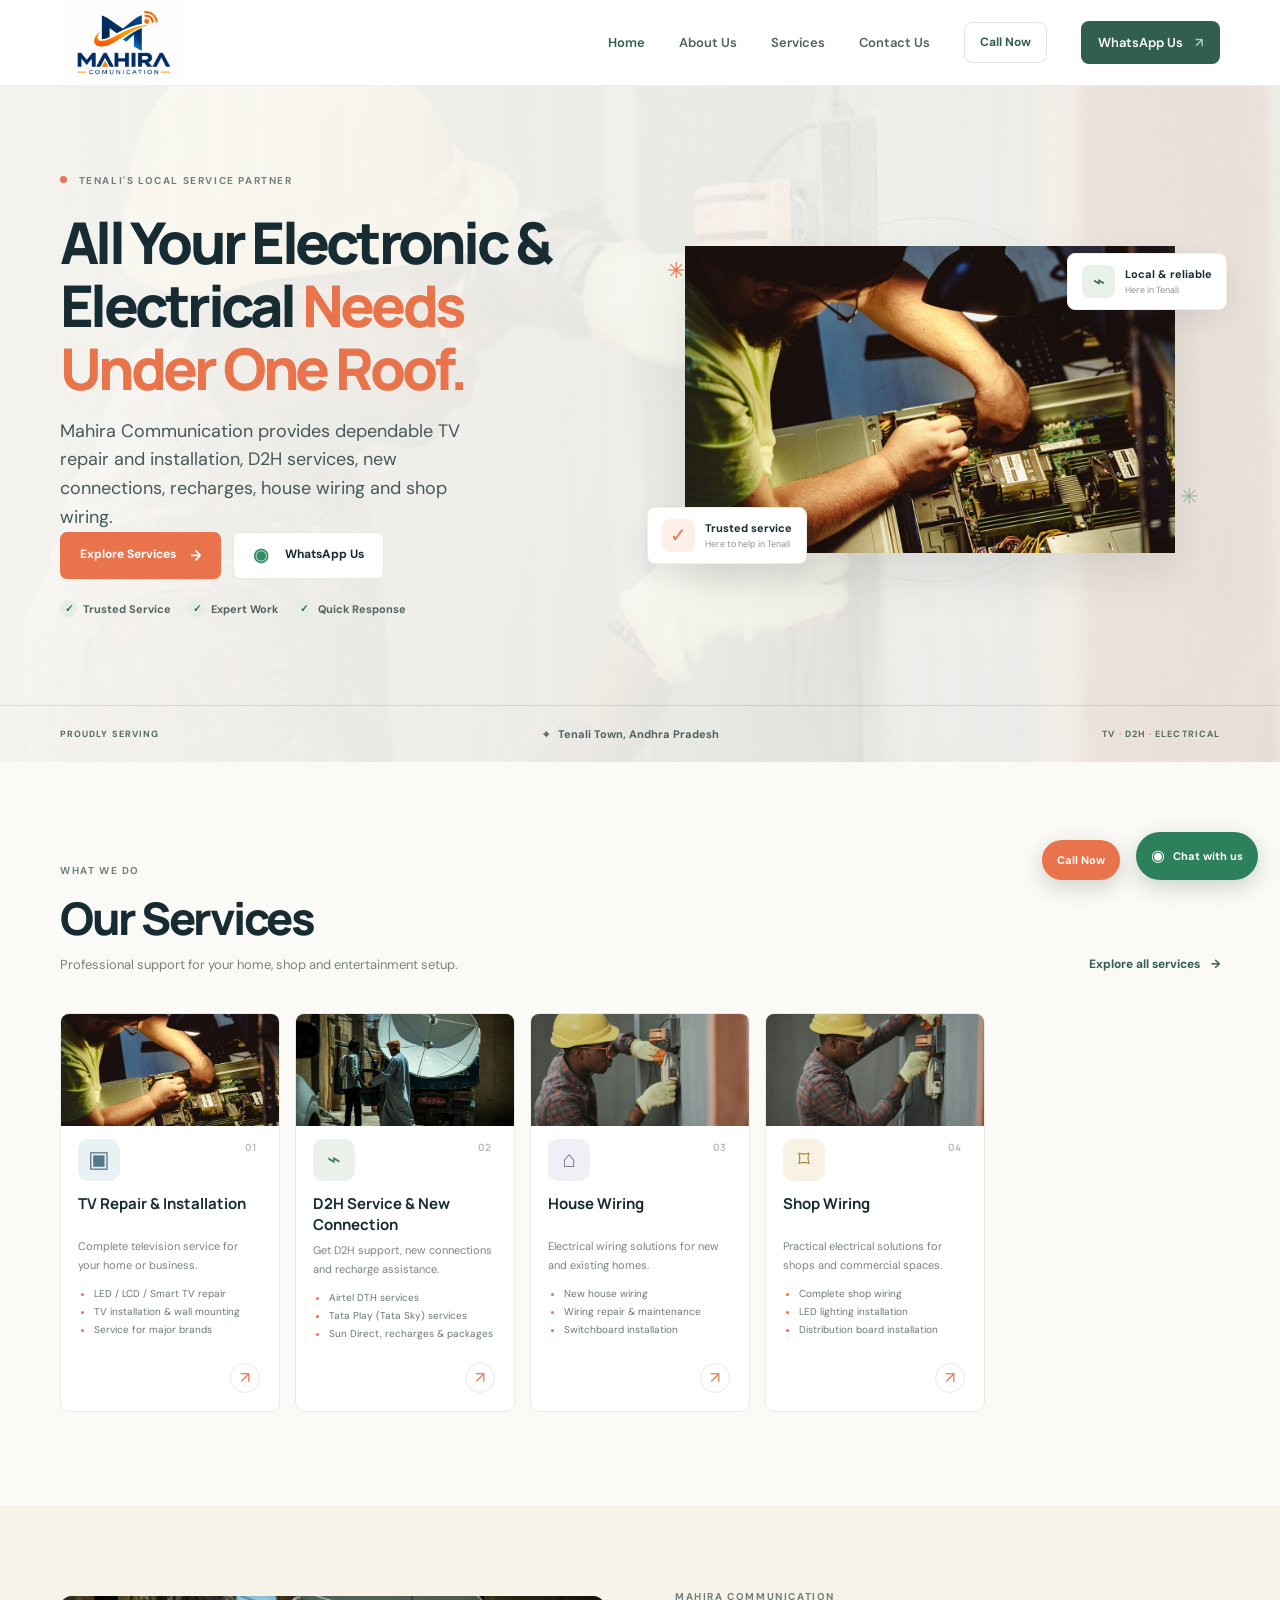
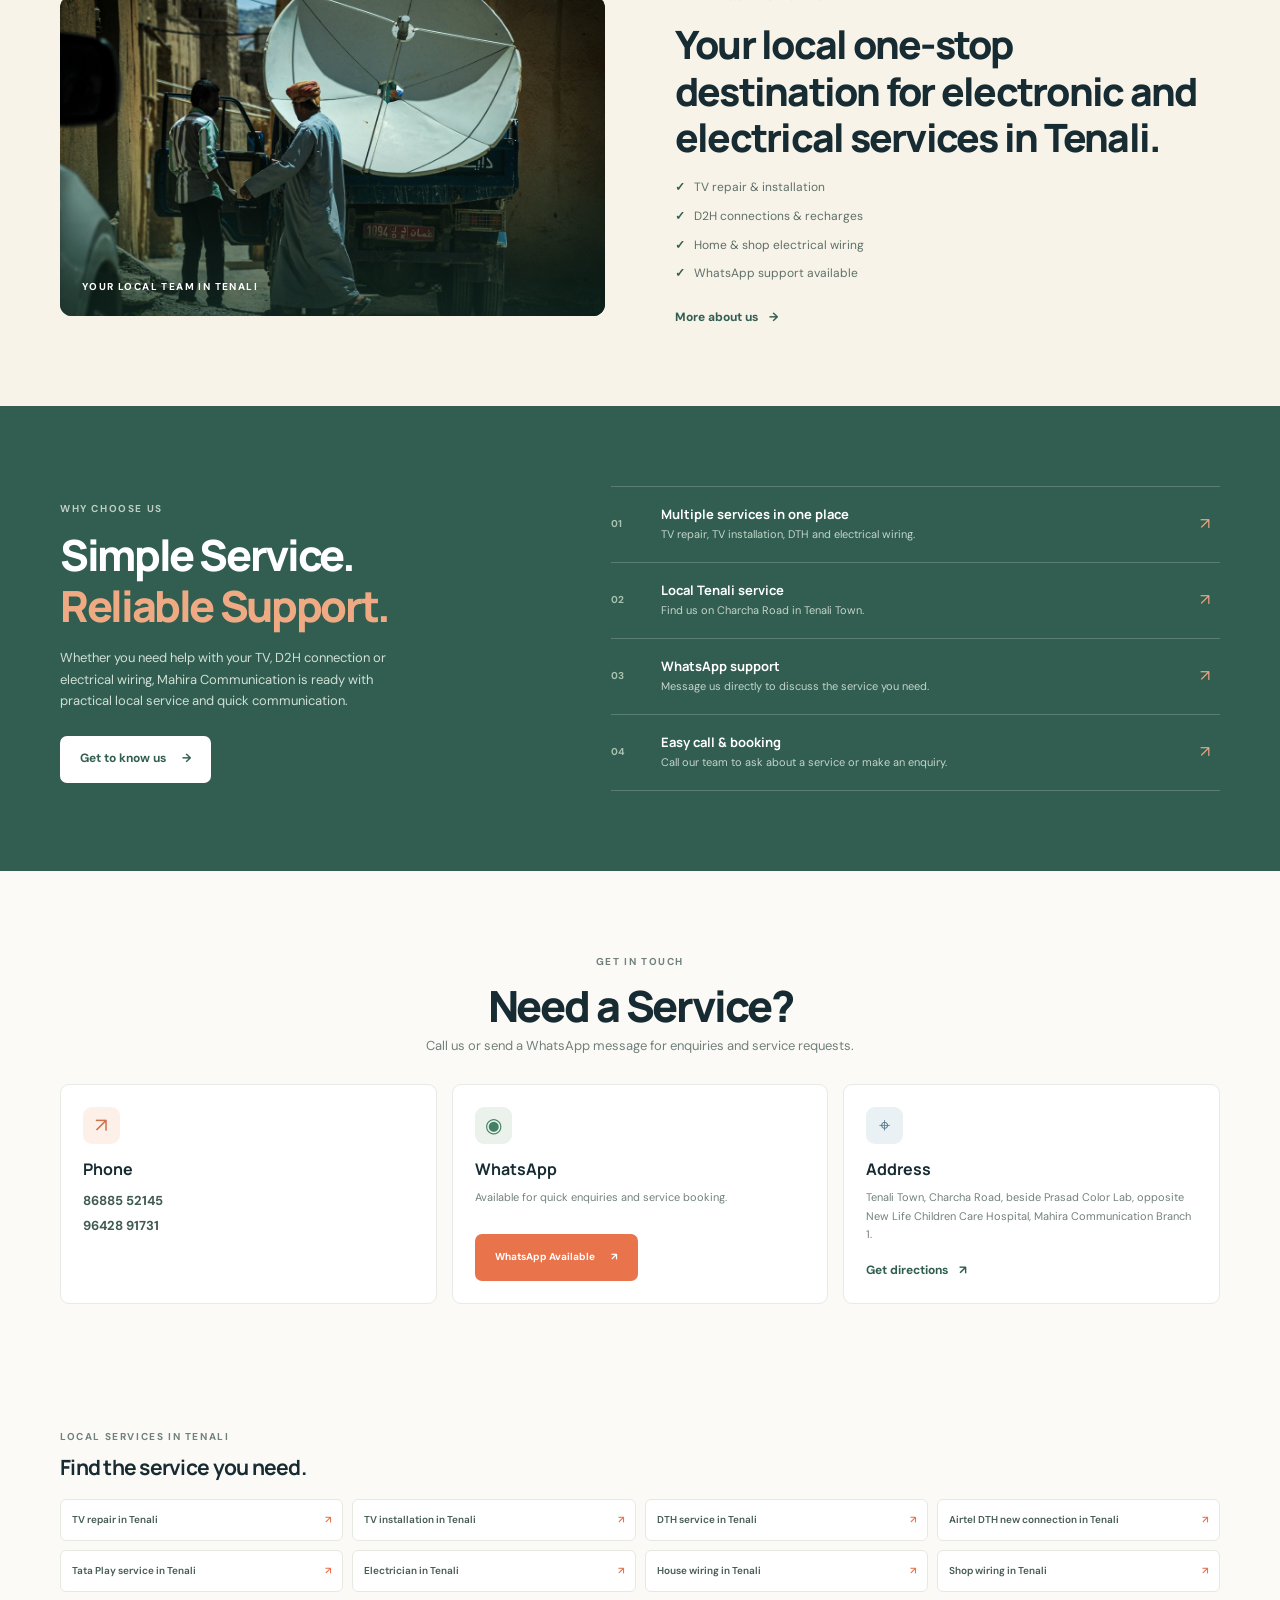
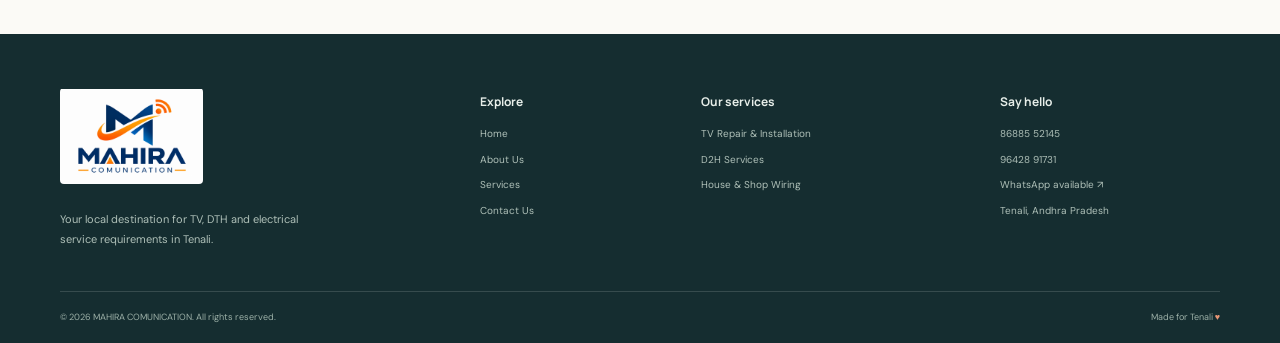
==== commit 2a01f552: "Keep call and WhatsApp actions visible on all pages" ====
--- a/index.html
+++ b/index.html
@@ -5,11 +5,13 @@
   <meta name="viewport" content="width=device-width, initial-scale=1">
   <title>TV Repair in Tenali &amp; Electrical Services | MAHIRA COMUNICATION</title>
   <meta name="description" content="Looking for TV repair in Tenali, TV installation, DTH service or an electrician? MAHIRA COMUNICATION also offers Airtel DTH and Tata Play support, house wiring and shop wiring.">
+  <link rel="canonical" href="https://mahiracomunication31-del.github.io/mahiracomunication/">
   <link rel="preconnect" href="https://fonts.googleapis.com">
   <link rel="preconnect" href="https://fonts.gstatic.com" crossorigin>
   <link href="https://fonts.googleapis.com/css2?family=DM+Sans:wght@400;500;600;700&family=Manrope:wght@400;500;600;700;800&display=swap" rel="stylesheet">
   <link rel="stylesheet" href="styles.css">
   <script src="script.js" defer></script>
+  <link rel="stylesheet" href="contact-actions.css">
 </head>
 <body class="home-page">
   <header class="site-header">
@@ -63,6 +65,7 @@
     <section class="local-services"><div class="container"><span class="eyebrow">LOCAL SERVICES IN TENALI</span><h2>Find the service you need.</h2><nav class="local-service-links" aria-label="Services in Tenali"><a href="services.html#tv-repair">TV repair in Tenali <span>↗</span></a><a href="services.html#tv-installation">TV installation in Tenali <span>↗</span></a><a href="services.html#d2h">DTH service in Tenali <span>↗</span></a><a href="services.html#d2h">Airtel DTH new connection in Tenali <span>↗</span></a><a href="services.html#d2h">Tata Play service in Tenali <span>↗</span></a><a href="services.html#wiring">Electrician in Tenali <span>↗</span></a><a href="services.html#wiring">House wiring in Tenali <span>↗</span></a><a href="services.html#shop-wiring">Shop wiring in Tenali <span>↗</span></a></nav></div></section>
   </main>
   <footer class="site-footer"><div class="container"><div class="footer-main"><div class="footer-about"><a class="brand brand-footer" href="index.html" aria-label="MAHIRA COMUNICATION home"><img class="brand-logo" src="images/logo.png" alt="MAHIRA COMUNICATION"></a><p>Your local destination for TV, DTH and electrical service requirements in Tenali.</p></div><div class="footer-links"><h3>Explore</h3><a href="index.html">Home</a><a href="about.html">About Us</a><a href="services.html">Services</a><a href="contact.html">Contact Us</a></div><div class="footer-links"><h3>Our services</h3><a href="services.html#tv-repair">TV Repair &amp; Installation</a><a href="services.html#d2h">D2H Services</a><a href="services.html#wiring">House &amp; Shop Wiring</a></div><div class="footer-links footer-contact"><h3>Say hello</h3><a href="tel:+918688552145">86885 52145</a><a href="tel:+919642891731">96428 91731</a><a href="https://wa.me/918688552145" target="_blank" rel="noopener noreferrer">WhatsApp available ↗</a><span>Tenali, Andhra Pradesh</span></div></div><div class="footer-bottom"><span>© 2026 MAHIRA COMUNICATION. All rights reserved.</span><span>Made for Tenali <i>♥</i></span></div></div></footer>
+  <a class="floating-call" href="tel:+918688552145" aria-label="Call MAHIRA COMUNICATION">Call Now</a>
   <a class="floating-whatsapp" href="https://wa.me/918688552145" target="_blank" rel="noopener noreferrer" aria-label="Chat with MAHIRA COMUNICATION on WhatsApp"><span>◉</span><b>Chat with us</b></a>
 </body>
 </html>
--- a/contact-actions.css
+++ b/contact-actions.css
@@ -0,0 +1,39 @@
+.floating-call {
+  position: fixed;
+  z-index: 4;
+  right: 160px;
+  bottom: 20px;
+  display: flex;
+  align-items: center;
+  gap: 8px;
+  padding: 11px 15px;
+  border-radius: 30px;
+  background: var(--orange);
+  color: #fff;
+  box-shadow: 0 7px 22px rgba(20, 54, 40, .2);
+  font-size: 11px;
+  font-weight: 700;
+}
+
+.floating-call:hover {
+  background: var(--green-dark);
+}
+
+@media (max-width: 480px) {
+  .floating-call {
+    right: auto;
+    bottom: 16px;
+    left: 14px;
+  }
+
+  .floating-whatsapp {
+    right: 14px;
+    bottom: 16px;
+  }
+}
+
+@media (max-width: 680px) {
+  body {
+    padding-bottom: 64px;
+  }
+}
